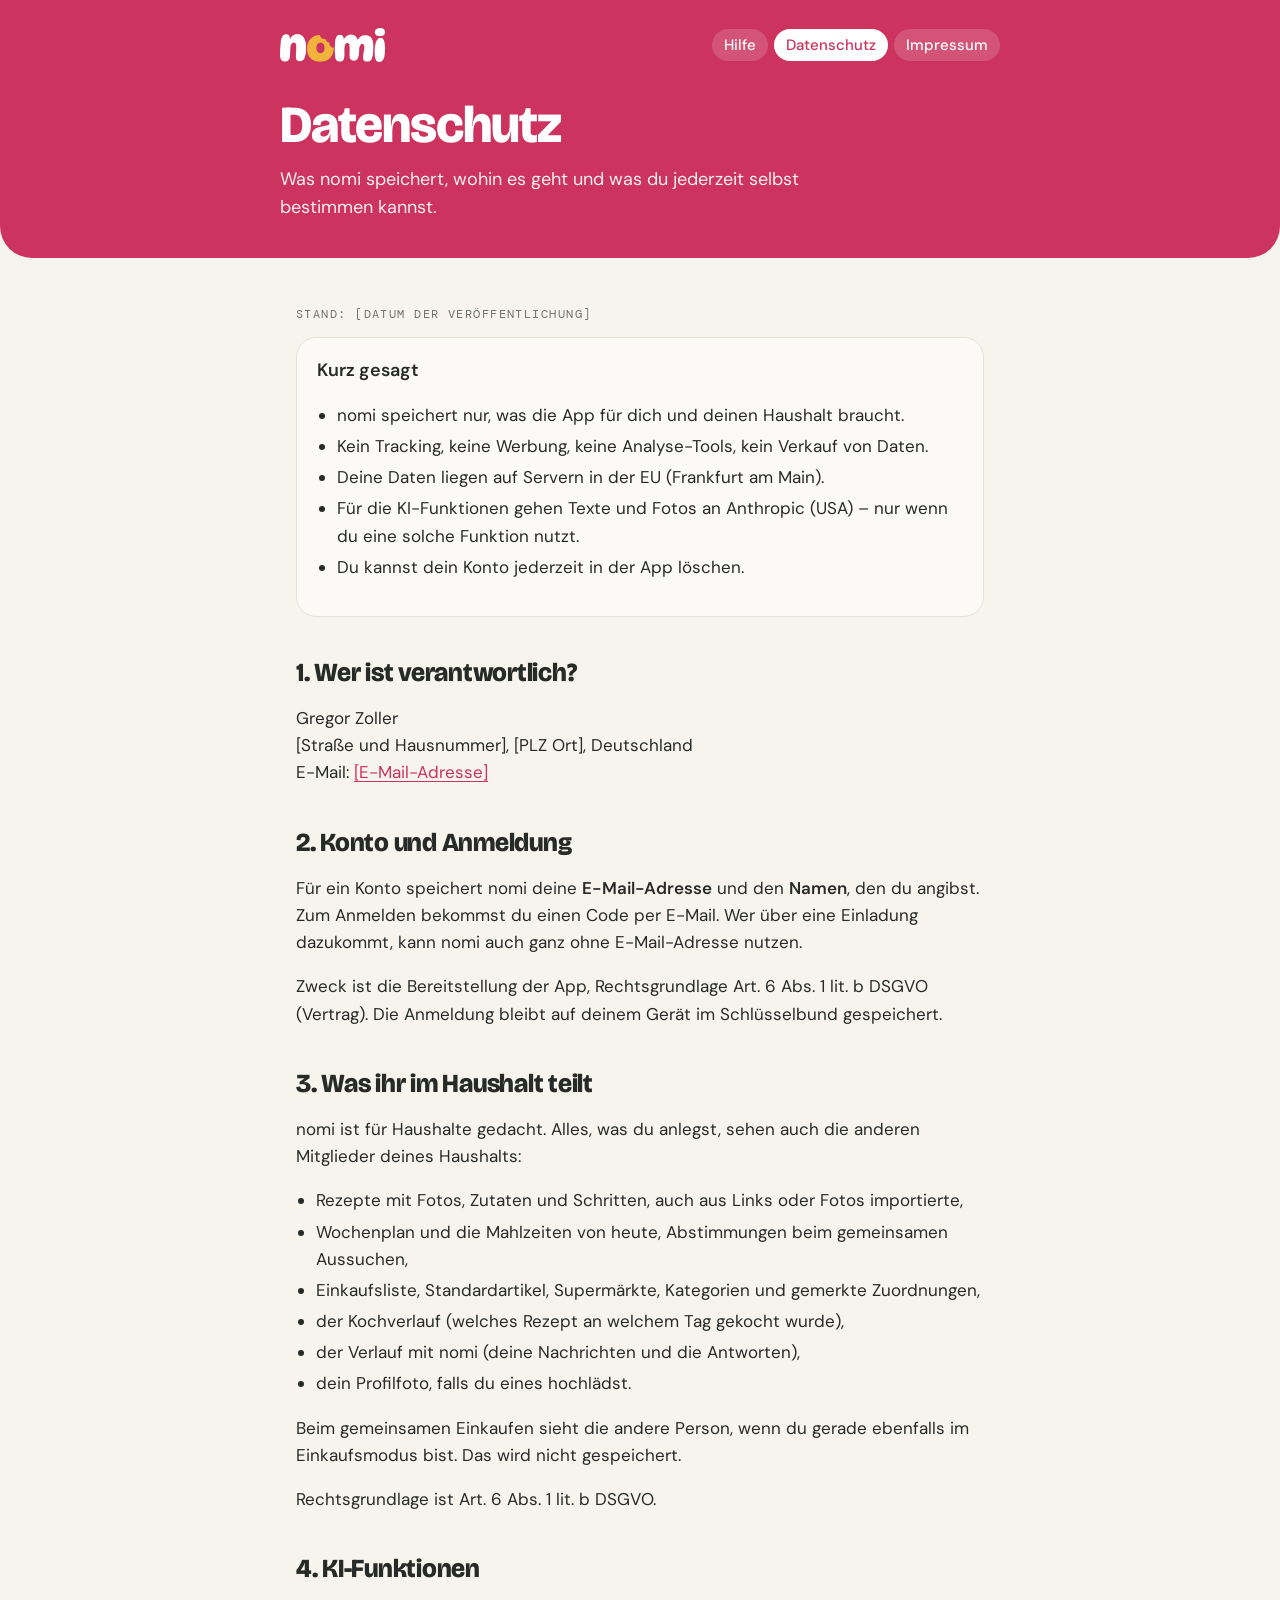
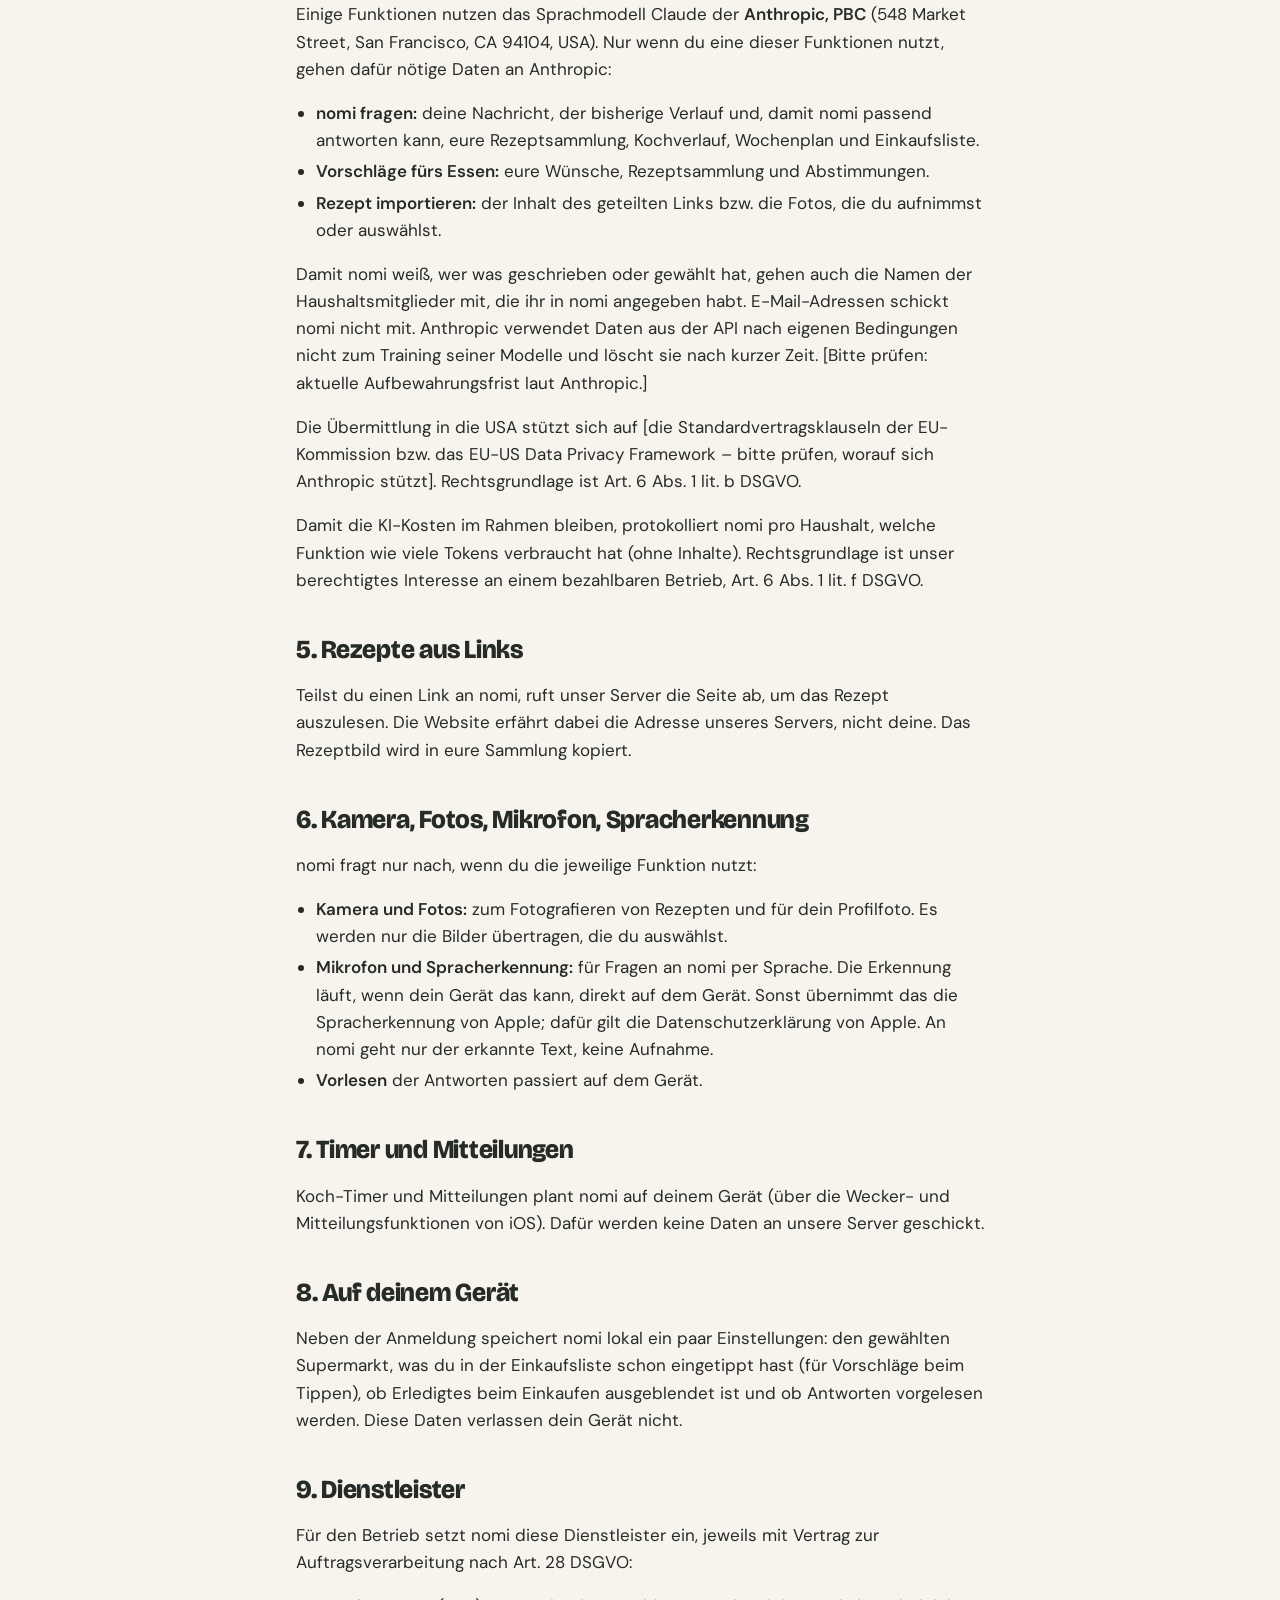
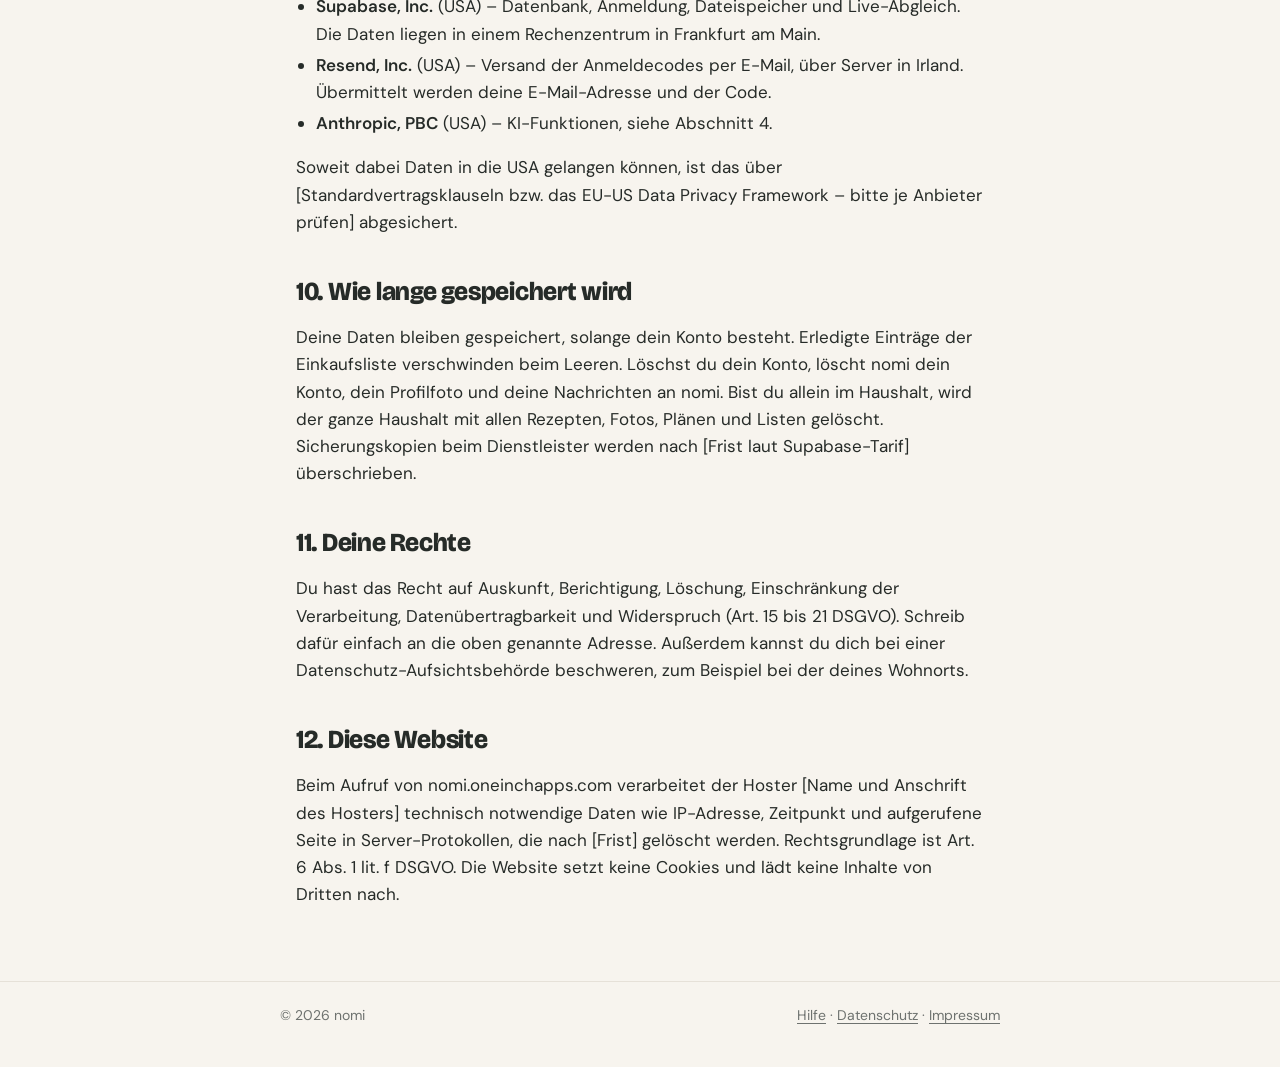
==== website/datenschutz.html @ 0203e34d "Store-Vorbereitung: Website, Datenschutzerklärung, Store-Texte und Screenshots - website/: Startseit" ====
<!doctype html>
<html lang="de">
<head>
<meta charset="utf-8">
<meta name="viewport" content="width=device-width, initial-scale=1">
<title>Datenschutz – nomi</title>
<link rel="stylesheet" href="style.css">
<link rel="icon" href="img/chefi.png">
</head>
<body>
<header class="head">
  <div class="inner">
    <nav>
      <a href="./" style="background:none;padding:0"><img src="img/wordmark.png" alt="nomi"></a>
      <ul>
        <li><a href="support.html">Hilfe</a></li>
        <li><a href="datenschutz.html" aria-current="page">Datenschutz</a></li>
        <li><a href="impressum.html">Impressum</a></li>
      </ul>
    </nav>
    <h1>Datenschutz</h1>
    <p class="lead">Was nomi speichert, wohin es geht und was du jederzeit selbst bestimmen kannst.</p>
  </div>
</header>

<main>
  <p class="meta">Stand: [Datum der Veröffentlichung]</p>

  <div class="card">
    <h3>Kurz gesagt</h3>
    <ul class="plain">
      <li>nomi speichert nur, was die App für dich und deinen Haushalt braucht.</li>
      <li>Kein Tracking, keine Werbung, keine Analyse-Tools, kein Verkauf von Daten.</li>
      <li>Deine Daten liegen auf Servern in der EU (Frankfurt am Main).</li>
      <li>Für die KI-Funktionen gehen Texte und Fotos an Anthropic (USA) – nur wenn du eine solche Funktion nutzt.</li>
      <li>Du kannst dein Konto jederzeit in der App löschen.</li>
    </ul>
  </div>

  <h2>1. Wer ist verantwortlich?</h2>
  <p>
    Gregor Zoller<br>
    [Straße und Hausnummer], [PLZ Ort], Deutschland<br>
    E-Mail: <a href="mailto:[E-Mail-Adresse]">[E-Mail-Adresse]</a>
  </p>

  <h2>2. Konto und Anmeldung</h2>
  <p>Für ein Konto speichert nomi deine <strong>E-Mail-Adresse</strong> und den <strong>Namen</strong>, den du angibst. Zum Anmelden bekommst du einen Code per E-Mail. Wer über eine Einladung dazukommt, kann nomi auch ganz ohne E-Mail-Adresse nutzen.</p>
  <p>Zweck ist die Bereitstellung der App, Rechtsgrundlage Art. 6 Abs. 1 lit. b DSGVO (Vertrag). Die Anmeldung bleibt auf deinem Gerät im Schlüsselbund gespeichert.</p>

  <h2>3. Was ihr im Haushalt teilt</h2>
  <p>nomi ist für Haushalte gedacht. Alles, was du anlegst, sehen auch die anderen Mitglieder deines Haushalts:</p>
  <ul class="plain">
    <li>Rezepte mit Fotos, Zutaten und Schritten, auch aus Links oder Fotos importierte,</li>
    <li>Wochenplan und die Mahlzeiten von heute, Abstimmungen beim gemeinsamen Aussuchen,</li>
    <li>Einkaufsliste, Standardartikel, Supermärkte, Kategorien und gemerkte Zuordnungen,</li>
    <li>der Kochverlauf (welches Rezept an welchem Tag gekocht wurde),</li>
    <li>der Verlauf mit nomi (deine Nachrichten und die Antworten),</li>
    <li>dein Profilfoto, falls du eines hochlädst.</li>
  </ul>
  <p>Beim gemeinsamen Einkaufen sieht die andere Person, wenn du gerade ebenfalls im Einkaufsmodus bist. Das wird nicht gespeichert.</p>
  <p>Rechtsgrundlage ist Art. 6 Abs. 1 lit. b DSGVO.</p>

  <h2>4. KI-Funktionen</h2>
  <p>Einige Funktionen nutzen das Sprachmodell Claude der <strong>Anthropic, PBC</strong> (548 Market Street, San Francisco, CA 94104, USA). Nur wenn du eine dieser Funktionen nutzt, gehen dafür nötige Daten an Anthropic:</p>
  <ul class="plain">
    <li><strong>nomi fragen:</strong> deine Nachricht, der bisherige Verlauf und, damit nomi passend antworten kann, eure Rezeptsammlung, Kochverlauf, Wochenplan und Einkaufsliste.</li>
    <li><strong>Vorschläge fürs Essen:</strong> eure Wünsche, Rezeptsammlung und Abstimmungen.</li>
    <li><strong>Rezept importieren:</strong> der Inhalt des geteilten Links bzw. die Fotos, die du aufnimmst oder auswählst.</li>
  </ul>
  <p>Damit nomi weiß, wer was geschrieben oder gewählt hat, gehen auch die Namen der Haushaltsmitglieder mit, die ihr in nomi angegeben habt. E-Mail-Adressen schickt nomi nicht mit. Anthropic verwendet Daten aus der API nach eigenen Bedingungen nicht zum Training seiner Modelle und löscht sie nach kurzer Zeit. [Bitte prüfen: aktuelle Aufbewahrungsfrist laut Anthropic.]</p>
  <p>Die Übermittlung in die USA stützt sich auf [die Standardvertragsklauseln der EU-Kommission bzw. das EU-US Data Privacy Framework – bitte prüfen, worauf sich Anthropic stützt]. Rechtsgrundlage ist Art. 6 Abs. 1 lit. b DSGVO.</p>
  <p>Damit die KI-Kosten im Rahmen bleiben, protokolliert nomi pro Haushalt, welche Funktion wie viele Tokens verbraucht hat (ohne Inhalte). Rechtsgrundlage ist unser berechtigtes Interesse an einem bezahlbaren Betrieb, Art. 6 Abs. 1 lit. f DSGVO.</p>

  <h2>5. Rezepte aus Links</h2>
  <p>Teilst du einen Link an nomi, ruft unser Server die Seite ab, um das Rezept auszulesen. Die Website erfährt dabei die Adresse unseres Servers, nicht deine. Das Rezeptbild wird in eure Sammlung kopiert.</p>

  <h2>6. Kamera, Fotos, Mikrofon, Spracherkennung</h2>
  <p>nomi fragt nur nach, wenn du die jeweilige Funktion nutzt:</p>
  <ul class="plain">
    <li><strong>Kamera und Fotos:</strong> zum Fotografieren von Rezepten und für dein Profilfoto. Es werden nur die Bilder übertragen, die du auswählst.</li>
    <li><strong>Mikrofon und Spracherkennung:</strong> für Fragen an nomi per Sprache. Die Erkennung läuft, wenn dein Gerät das kann, direkt auf dem Gerät. Sonst übernimmt das die Spracherkennung von Apple; dafür gilt die Datenschutzerklärung von Apple. An nomi geht nur der erkannte Text, keine Aufnahme.</li>
    <li><strong>Vorlesen</strong> der Antworten passiert auf dem Gerät.</li>
  </ul>

  <h2>7. Timer und Mitteilungen</h2>
  <p>Koch-Timer und Mitteilungen plant nomi auf deinem Gerät (über die Wecker- und Mitteilungsfunktionen von iOS). Dafür werden keine Daten an unsere Server geschickt.</p>

  <h2>8. Auf deinem Gerät</h2>
  <p>Neben der Anmeldung speichert nomi lokal ein paar Einstellungen: den gewählten Supermarkt, was du in der Einkaufsliste schon eingetippt hast (für Vorschläge beim Tippen), ob Erledigtes beim Einkaufen ausgeblendet ist und ob Antworten vorgelesen werden. Diese Daten verlassen dein Gerät nicht.</p>

  <h2>9. Dienstleister</h2>
  <p>Für den Betrieb setzt nomi diese Dienstleister ein, jeweils mit Vertrag zur Auftragsverarbeitung nach Art. 28 DSGVO:</p>
  <ul class="plain">
    <li><strong>Supabase, Inc.</strong> (USA) – Datenbank, Anmeldung, Dateispeicher und Live-Abgleich. Die Daten liegen in einem Rechenzentrum in Frankfurt am Main.</li>
    <li><strong>Resend, Inc.</strong> (USA) – Versand der Anmeldecodes per E-Mail, über Server in Irland. Übermittelt werden deine E-Mail-Adresse und der Code.</li>
    <li><strong>Anthropic, PBC</strong> (USA) – KI-Funktionen, siehe Abschnitt 4.</li>
  </ul>
  <p>Soweit dabei Daten in die USA gelangen können, ist das über [Standardvertragsklauseln bzw. das EU-US Data Privacy Framework – bitte je Anbieter prüfen] abgesichert.</p>

  <h2>10. Wie lange gespeichert wird</h2>
  <p>Deine Daten bleiben gespeichert, solange dein Konto besteht. Erledigte Einträge der Einkaufsliste verschwinden beim Leeren. Löschst du dein Konto, löscht nomi dein Konto, dein Profilfoto und deine Nachrichten an nomi. Bist du allein im Haushalt, wird der ganze Haushalt mit allen Rezepten, Fotos, Plänen und Listen gelöscht. Sicherungskopien beim Dienstleister werden nach [Frist laut Supabase-Tarif] überschrieben.</p>

  <h2>11. Deine Rechte</h2>
  <p>Du hast das Recht auf Auskunft, Berichtigung, Löschung, Einschränkung der Verarbeitung, Datenübertragbarkeit und Widerspruch (Art. 15 bis 21 DSGVO). Schreib dafür einfach an die oben genannte Adresse. Außerdem kannst du dich bei einer Datenschutz-Aufsichtsbehörde beschweren, zum Beispiel bei der deines Wohnorts.</p>

  <h2>12. Diese Website</h2>
  <p>Beim Aufruf von nomi.oneinchapps.com verarbeitet der Hoster [Name und Anschrift des Hosters] technisch notwendige Daten wie IP-Adresse, Zeitpunkt und aufgerufene Seite in Server-Protokollen, die nach [Frist] gelöscht werden. Rechtsgrundlage ist Art. 6 Abs. 1 lit. f DSGVO. Die Website setzt keine Cookies und lädt keine Inhalte von Dritten nach.</p>
</main>

<footer>
  <div class="inner">
    <span>© 2026 nomi</span>
    <span><a href="support.html">Hilfe</a> · <a href="datenschutz.html">Datenschutz</a> · <a href="impressum.html">Impressum</a></span>
  </div>
</footer>
</body>
</html>
---- website/style.css ----
/* nomi – Website (nomi.oneinchapps.com). Schriften liegen lokal, damit keine Anfragen an Dritte gehen. */

@font-face { font-family: "Bricolage Grotesque"; font-weight: 800; src: url("fonts/BricolageGrotesque-ExtraBold.ttf") format("truetype"); font-display: swap; }
@font-face { font-family: "DM Sans"; font-weight: 400; src: url("fonts/DMSans-Regular.ttf") format("truetype"); font-display: swap; }
@font-face { font-family: "DM Sans"; font-weight: 500; src: url("fonts/DMSans-Medium.ttf") format("truetype"); font-display: swap; }
@font-face { font-family: "DM Sans"; font-weight: 600; src: url("fonts/DMSans-SemiBold.ttf") format("truetype"); font-display: swap; }
@font-face { font-family: "DM Mono"; font-weight: 400; src: url("fonts/DMMono-Regular.ttf") format("truetype"); font-display: swap; }

:root {
  --brand: #CC335E;
  --on-brand: #FFFFFF;
  --canvas: #F7F4EE;
  --surface: #FCFAF6;
  --ink: #262B28;
  --ink-muted: #6E726F;
  --hairline: #E6E1D8;
  --ochre: #F2B33D;
}

@media (prefers-color-scheme: dark) {
  :root {
    --brand: #B8284F;
    --canvas: #161816;
    --surface: #1F2220;
    --ink: #F3EFE7;
    --ink-muted: #A3A69F;
    --hairline: #2E322F;
  }
  .wordmark-light { display: none; }
  .wordmark-dark { display: inline; }
}

* { box-sizing: border-box; }

html { -webkit-text-size-adjust: 100%; }

body {
  margin: 0;
  background: var(--canvas);
  color: var(--ink);
  font: 400 17px/1.6 "DM Sans", -apple-system, system-ui, sans-serif;
}

a { color: var(--brand); text-underline-offset: 3px; }

.wordmark-dark { display: none; }

/* Kopf wie in der App: Himbeere mit runden unteren Ecken */
.head {
  background: var(--brand);
  color: var(--on-brand);
  border-radius: 0 0 32px 32px;
  padding: 28px 16px 36px;
}
.head .inner, main, footer .inner { max-width: 720px; margin: 0 auto; }
.head nav { display: flex; align-items: center; justify-content: space-between; gap: 16px; flex-wrap: wrap; }
.head nav img { height: 34px; display: block; }
.head nav ul { display: flex; gap: 6px; list-style: none; margin: 0; padding: 0; flex-wrap: wrap; }
.head nav a {
  color: var(--on-brand);
  text-decoration: none;
  font-weight: 500;
  font-size: 15px;
  padding: 6px 12px;
  border-radius: 999px;
  background: rgb(255 255 255 / 0.16);
}
.head nav a[aria-current="page"] { background: var(--on-brand); color: var(--brand); }
.head h1 {
  font: 800 clamp(34px, 7vw, 52px)/1.05 "Bricolage Grotesque", sans-serif;
  letter-spacing: -0.02em;
  margin: 36px 0 0;
}
.head .lead { margin: 12px 0 0; font-size: 18px; opacity: 0.92; max-width: 560px; }

main { padding: 36px 16px 56px; }

h2 {
  font: 800 26px/1.2 "Bricolage Grotesque", sans-serif;
  letter-spacing: -0.01em;
  margin: 40px 0 10px;
}
h3 { font-weight: 600; font-size: 18px; margin: 24px 0 6px; }

.meta {
  font: 400 12px/1.4 "DM Mono", ui-monospace, monospace;
  letter-spacing: 0.12em;
  text-transform: uppercase;
  color: var(--ink-muted);
}

.card {
  background: var(--surface);
  border: 1px solid var(--hairline);
  border-radius: 20px;
  padding: 18px 20px;
  margin: 14px 0;
}
.card h3 { margin-top: 0; }

.note {
  border-left: 4px solid var(--ochre);
  padding: 10px 16px;
  background: var(--surface);
  border-radius: 0 14px 14px 0;
  margin: 18px 0;
}

ul.plain { padding-left: 20px; }
ul.plain li { margin: 4px 0; }

/* Startseite */
.hero { display: grid; grid-template-columns: 1fr auto; align-items: end; gap: 12px; }
.hero img { width: 120px; height: auto; margin-bottom: -48px; }
.features { display: grid; grid-template-columns: repeat(auto-fit, minmax(200px, 1fr)); gap: 12px; margin-top: 8px; }
.features .card { margin: 0; }
.button {
  display: inline-block;
  background: var(--ink);
  color: var(--canvas);
  text-decoration: none;
  font-weight: 600;
  padding: 14px 22px;
  border-radius: 18px;
  margin-top: 20px;
}

footer { border-top: 1px solid var(--hairline); padding: 22px 16px 40px; color: var(--ink-muted); font-size: 14px; }
footer .inner { display: flex; gap: 16px; flex-wrap: wrap; justify-content: space-between; }
footer a { color: var(--ink-muted); }

@media (max-width: 480px) {
  .hero { grid-template-columns: 1fr; }
  .hero img { width: 96px; margin: 0; }
}
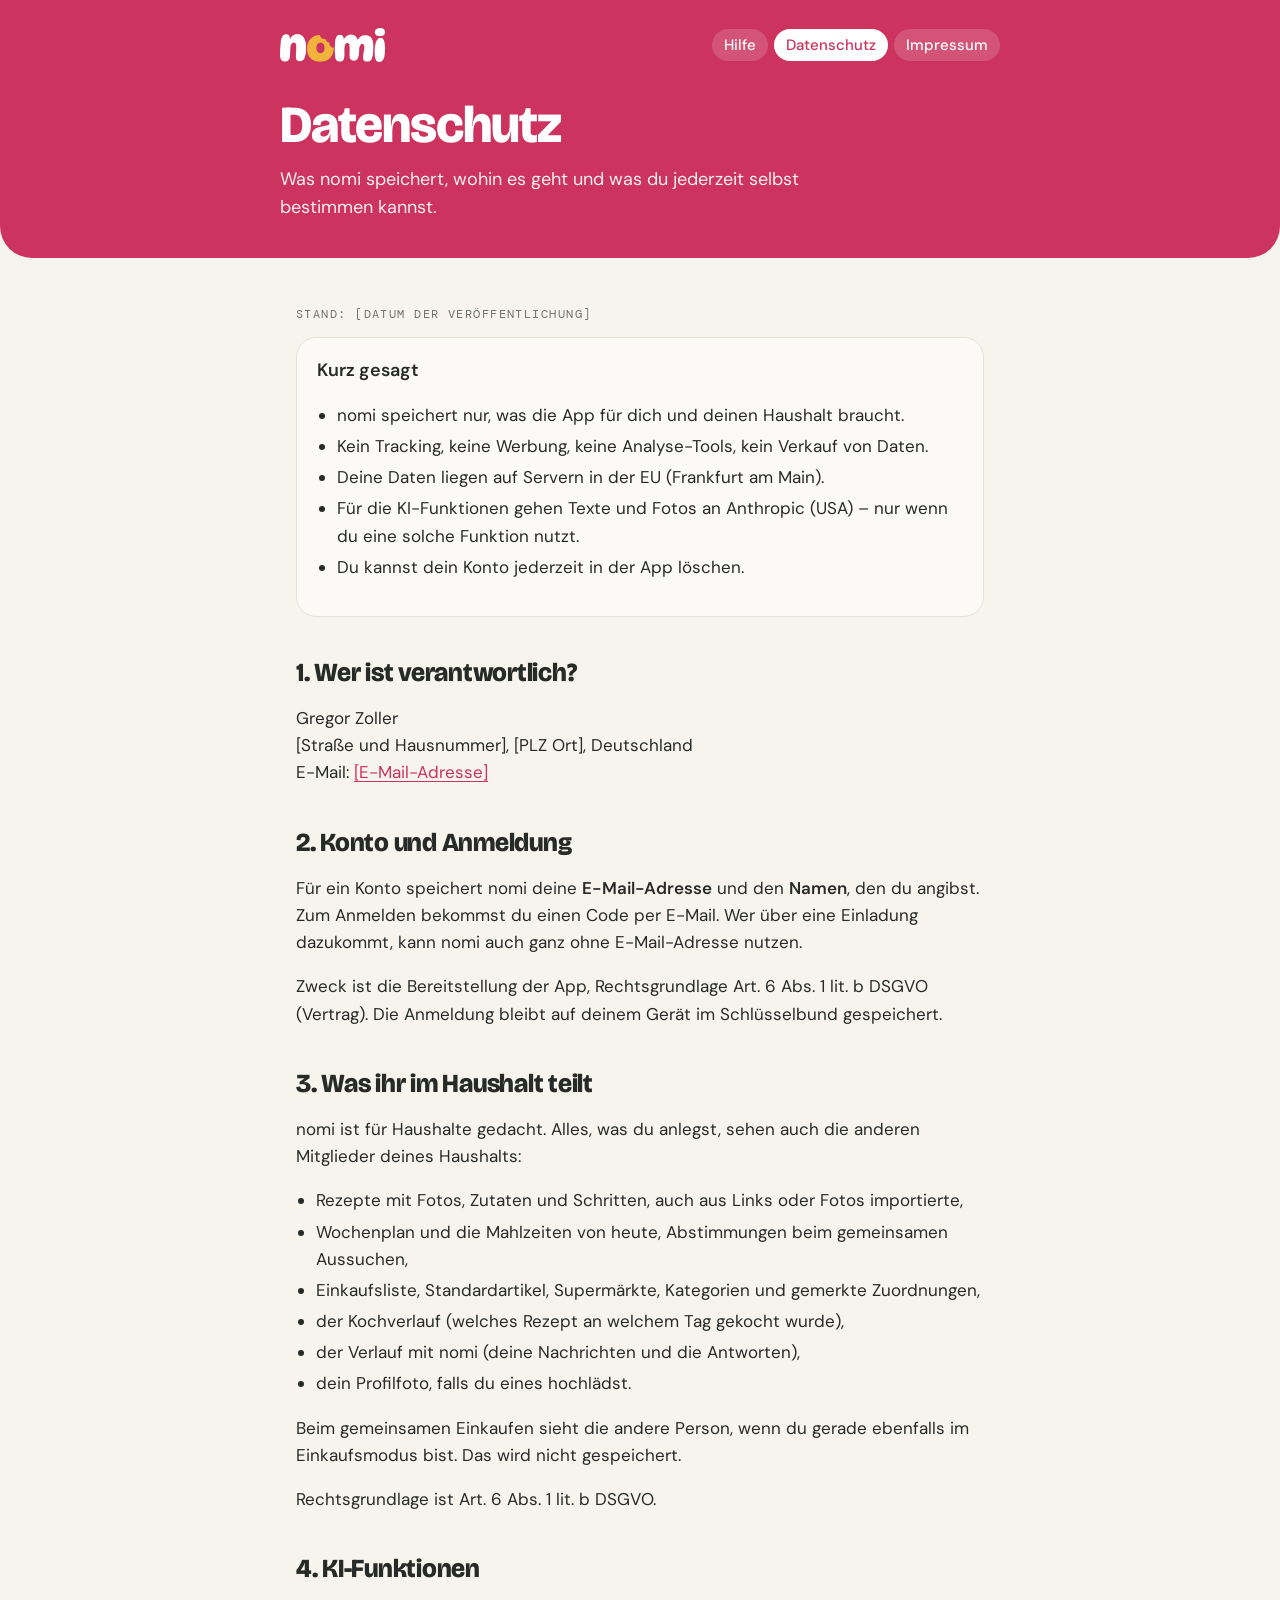
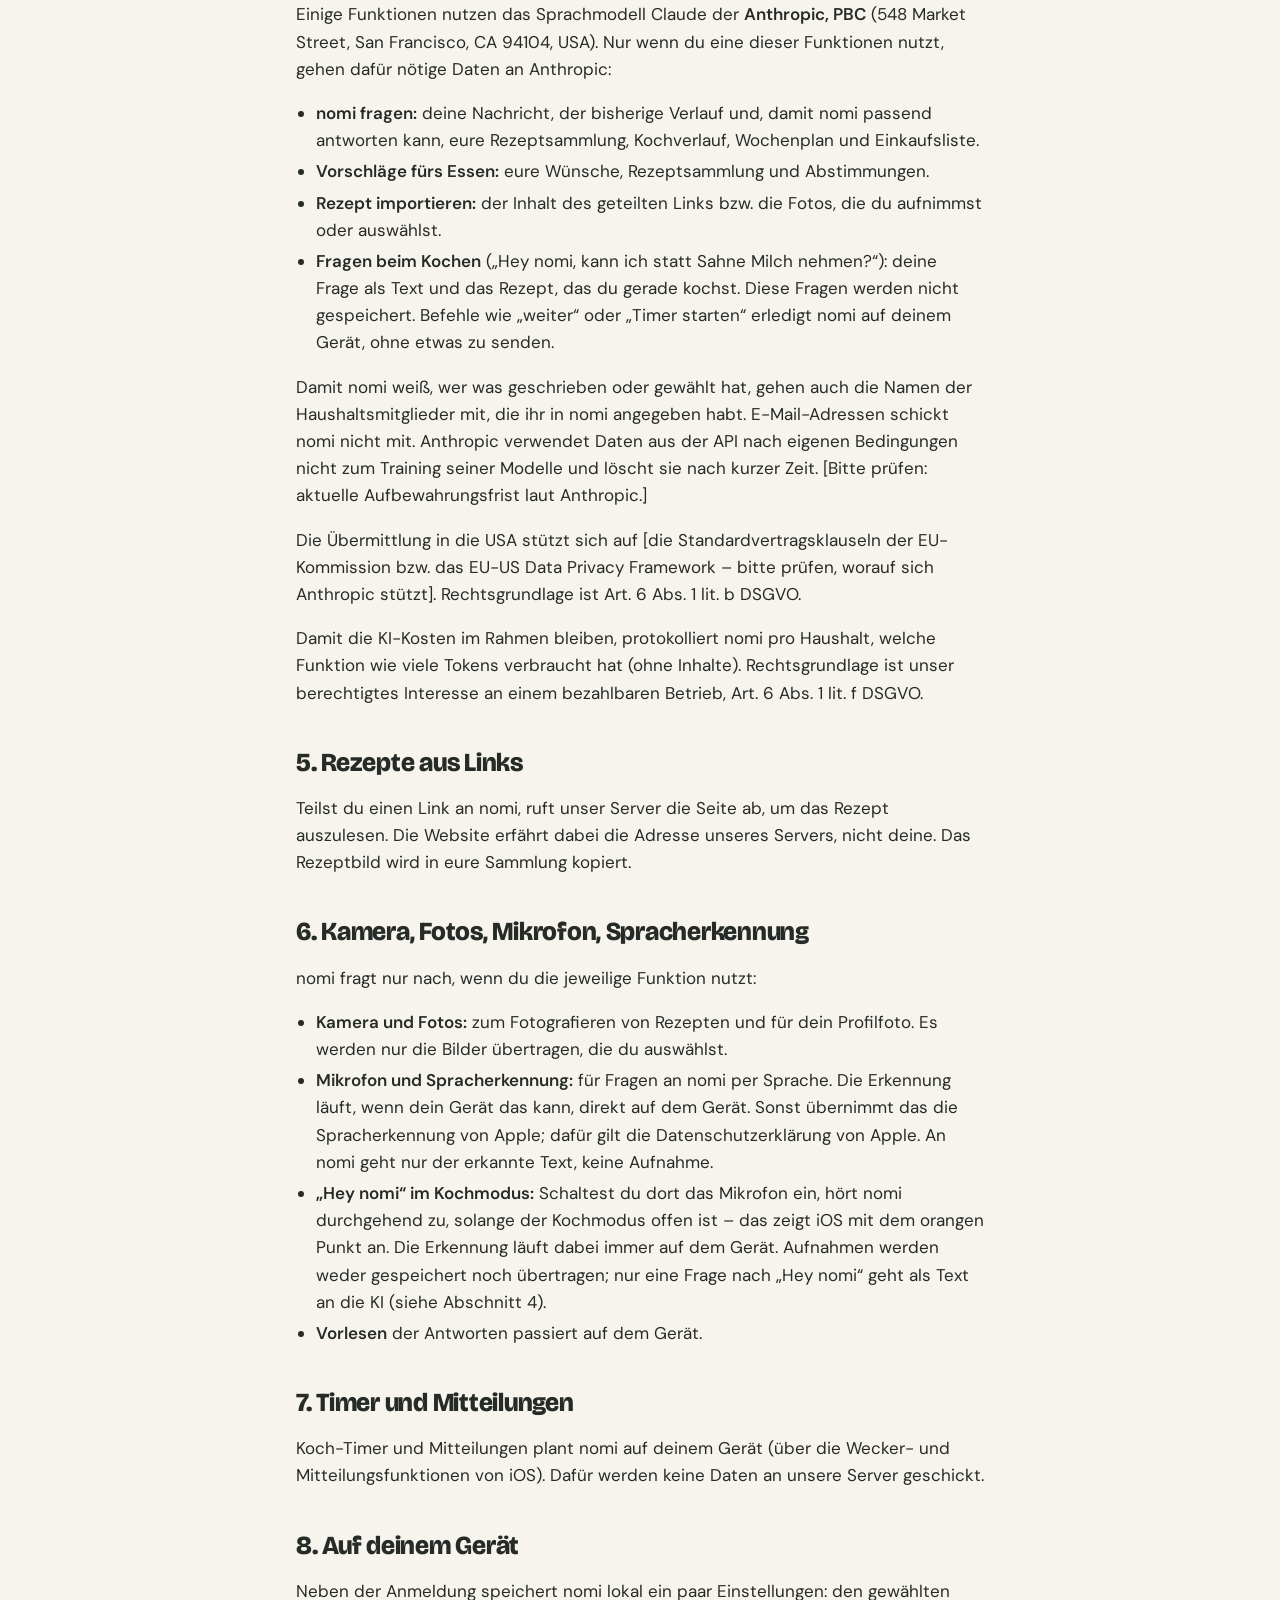
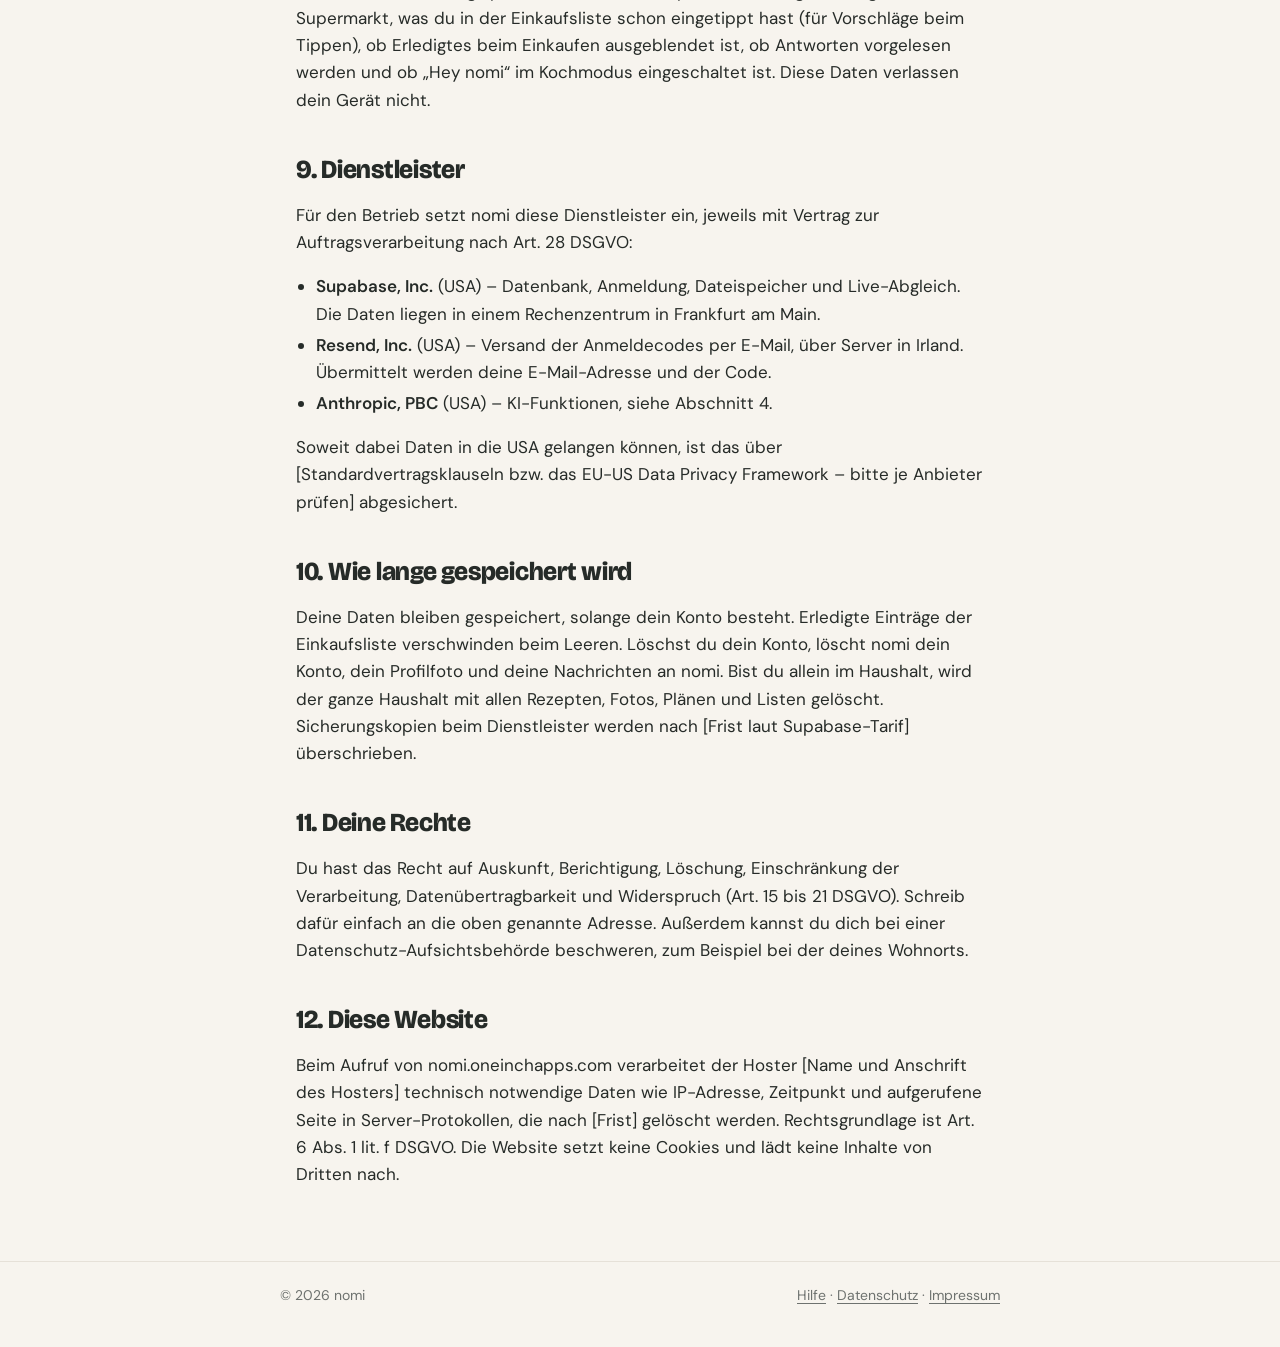
==== commit b8287f16: "Kochmodus: „Hey nomi“ – Sprachsteuerung mit Fragen an nomi - Mikro-Knopf im Kochmodus, Chefi lugt un" ====
--- a/website/datenschutz.html
+++ b/website/datenschutz.html
@@ -67,6 +67,7 @@
     <li><strong>nomi fragen:</strong> deine Nachricht, der bisherige Verlauf und, damit nomi passend antworten kann, eure Rezeptsammlung, Kochverlauf, Wochenplan und Einkaufsliste.</li>
     <li><strong>Vorschläge fürs Essen:</strong> eure Wünsche, Rezeptsammlung und Abstimmungen.</li>
     <li><strong>Rezept importieren:</strong> der Inhalt des geteilten Links bzw. die Fotos, die du aufnimmst oder auswählst.</li>
+    <li><strong>Fragen beim Kochen</strong> („Hey nomi, kann ich statt Sahne Milch nehmen?“): deine Frage als Text und das Rezept, das du gerade kochst. Diese Fragen werden nicht gespeichert. Befehle wie „weiter“ oder „Timer starten“ erledigt nomi auf deinem Gerät, ohne etwas zu senden.</li>
   </ul>
   <p>Damit nomi weiß, wer was geschrieben oder gewählt hat, gehen auch die Namen der Haushaltsmitglieder mit, die ihr in nomi angegeben habt. E-Mail-Adressen schickt nomi nicht mit. Anthropic verwendet Daten aus der API nach eigenen Bedingungen nicht zum Training seiner Modelle und löscht sie nach kurzer Zeit. [Bitte prüfen: aktuelle Aufbewahrungsfrist laut Anthropic.]</p>
   <p>Die Übermittlung in die USA stützt sich auf [die Standardvertragsklauseln der EU-Kommission bzw. das EU-US Data Privacy Framework – bitte prüfen, worauf sich Anthropic stützt]. Rechtsgrundlage ist Art. 6 Abs. 1 lit. b DSGVO.</p>
@@ -80,6 +81,7 @@
   <ul class="plain">
     <li><strong>Kamera und Fotos:</strong> zum Fotografieren von Rezepten und für dein Profilfoto. Es werden nur die Bilder übertragen, die du auswählst.</li>
     <li><strong>Mikrofon und Spracherkennung:</strong> für Fragen an nomi per Sprache. Die Erkennung läuft, wenn dein Gerät das kann, direkt auf dem Gerät. Sonst übernimmt das die Spracherkennung von Apple; dafür gilt die Datenschutzerklärung von Apple. An nomi geht nur der erkannte Text, keine Aufnahme.</li>
+    <li><strong>„Hey nomi“ im Kochmodus:</strong> Schaltest du dort das Mikrofon ein, hört nomi durchgehend zu, solange der Kochmodus offen ist – das zeigt iOS mit dem orangen Punkt an. Die Erkennung läuft dabei immer auf dem Gerät. Aufnahmen werden weder gespeichert noch übertragen; nur eine Frage nach „Hey nomi“ geht als Text an die KI (siehe Abschnitt 4).</li>
     <li><strong>Vorlesen</strong> der Antworten passiert auf dem Gerät.</li>
   </ul>
 
@@ -87,7 +89,7 @@
   <p>Koch-Timer und Mitteilungen plant nomi auf deinem Gerät (über die Wecker- und Mitteilungsfunktionen von iOS). Dafür werden keine Daten an unsere Server geschickt.</p>
 
   <h2>8. Auf deinem Gerät</h2>
-  <p>Neben der Anmeldung speichert nomi lokal ein paar Einstellungen: den gewählten Supermarkt, was du in der Einkaufsliste schon eingetippt hast (für Vorschläge beim Tippen), ob Erledigtes beim Einkaufen ausgeblendet ist und ob Antworten vorgelesen werden. Diese Daten verlassen dein Gerät nicht.</p>
+  <p>Neben der Anmeldung speichert nomi lokal ein paar Einstellungen: den gewählten Supermarkt, was du in der Einkaufsliste schon eingetippt hast (für Vorschläge beim Tippen), ob Erledigtes beim Einkaufen ausgeblendet ist, ob Antworten vorgelesen werden und ob „Hey nomi“ im Kochmodus eingeschaltet ist. Diese Daten verlassen dein Gerät nicht.</p>
 
   <h2>9. Dienstleister</h2>
   <p>Für den Betrieb setzt nomi diese Dienstleister ein, jeweils mit Vertrag zur Auftragsverarbeitung nach Art. 28 DSGVO:</p>
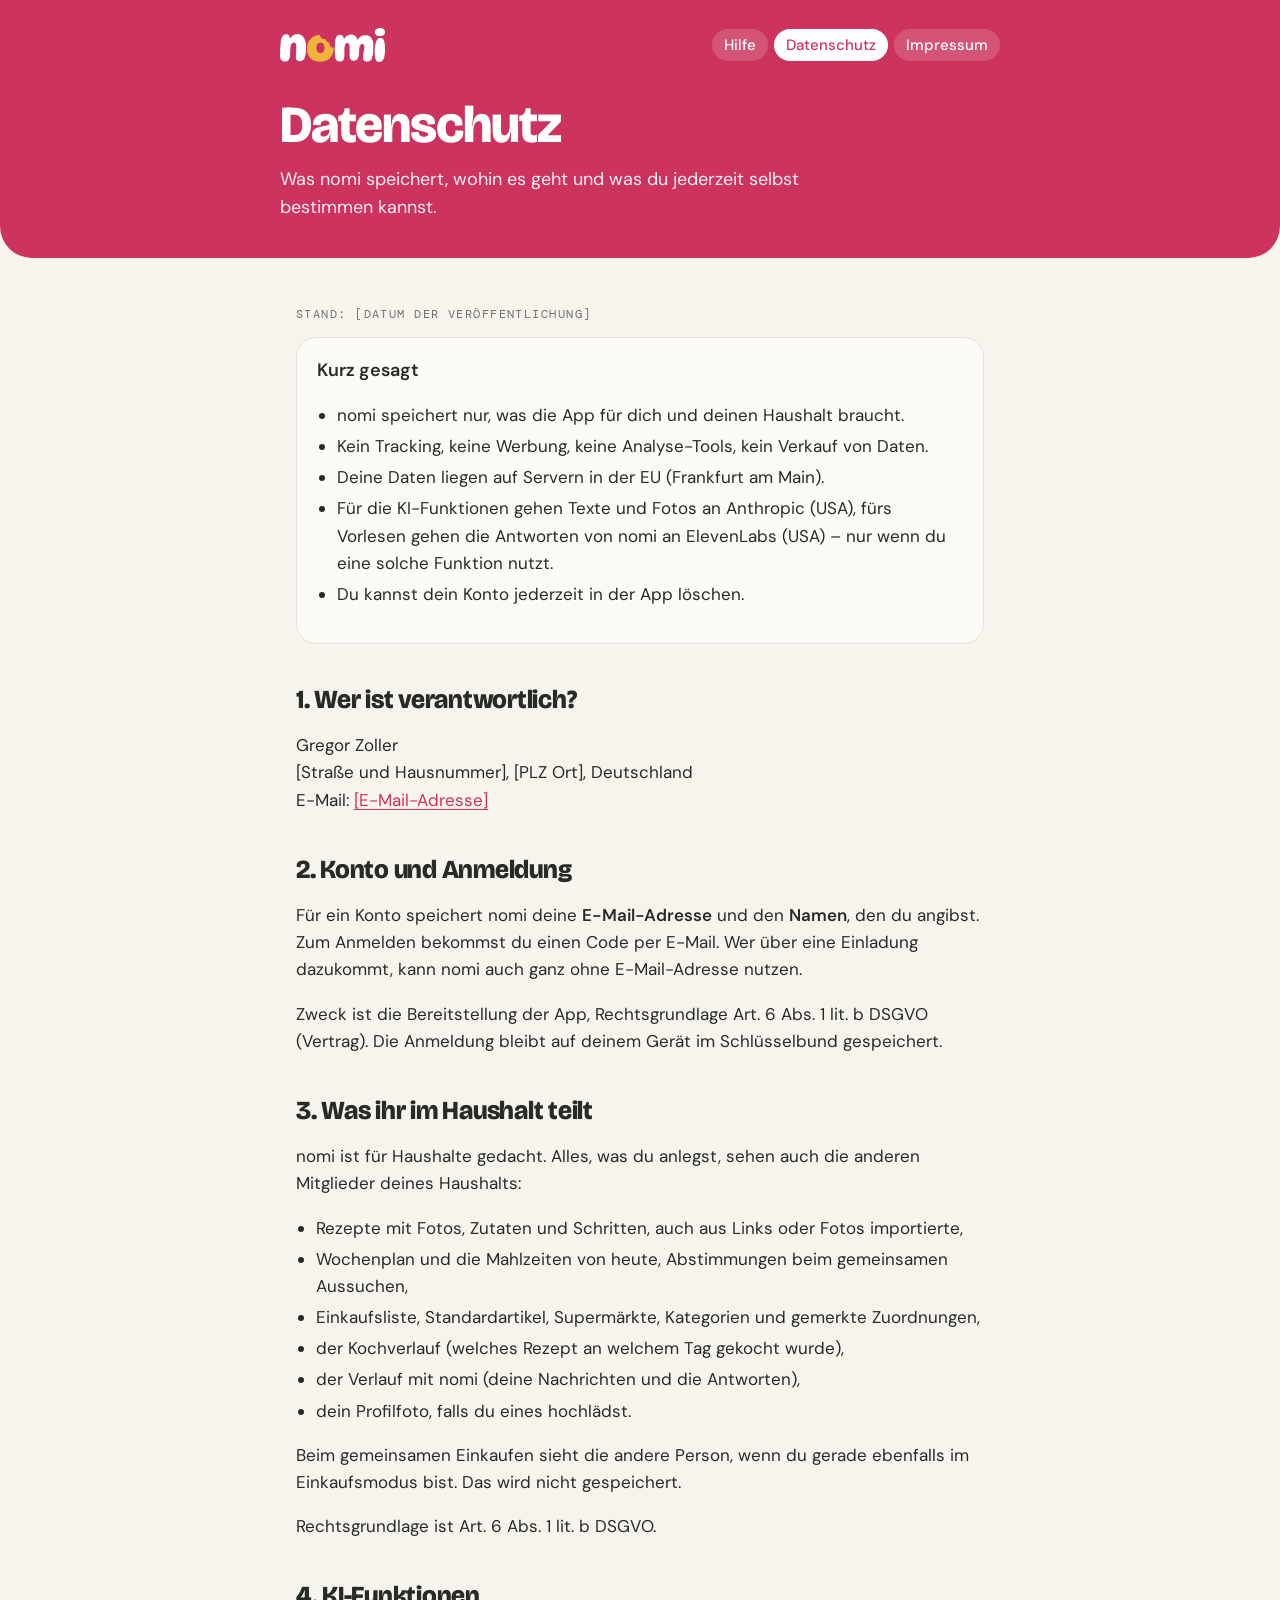
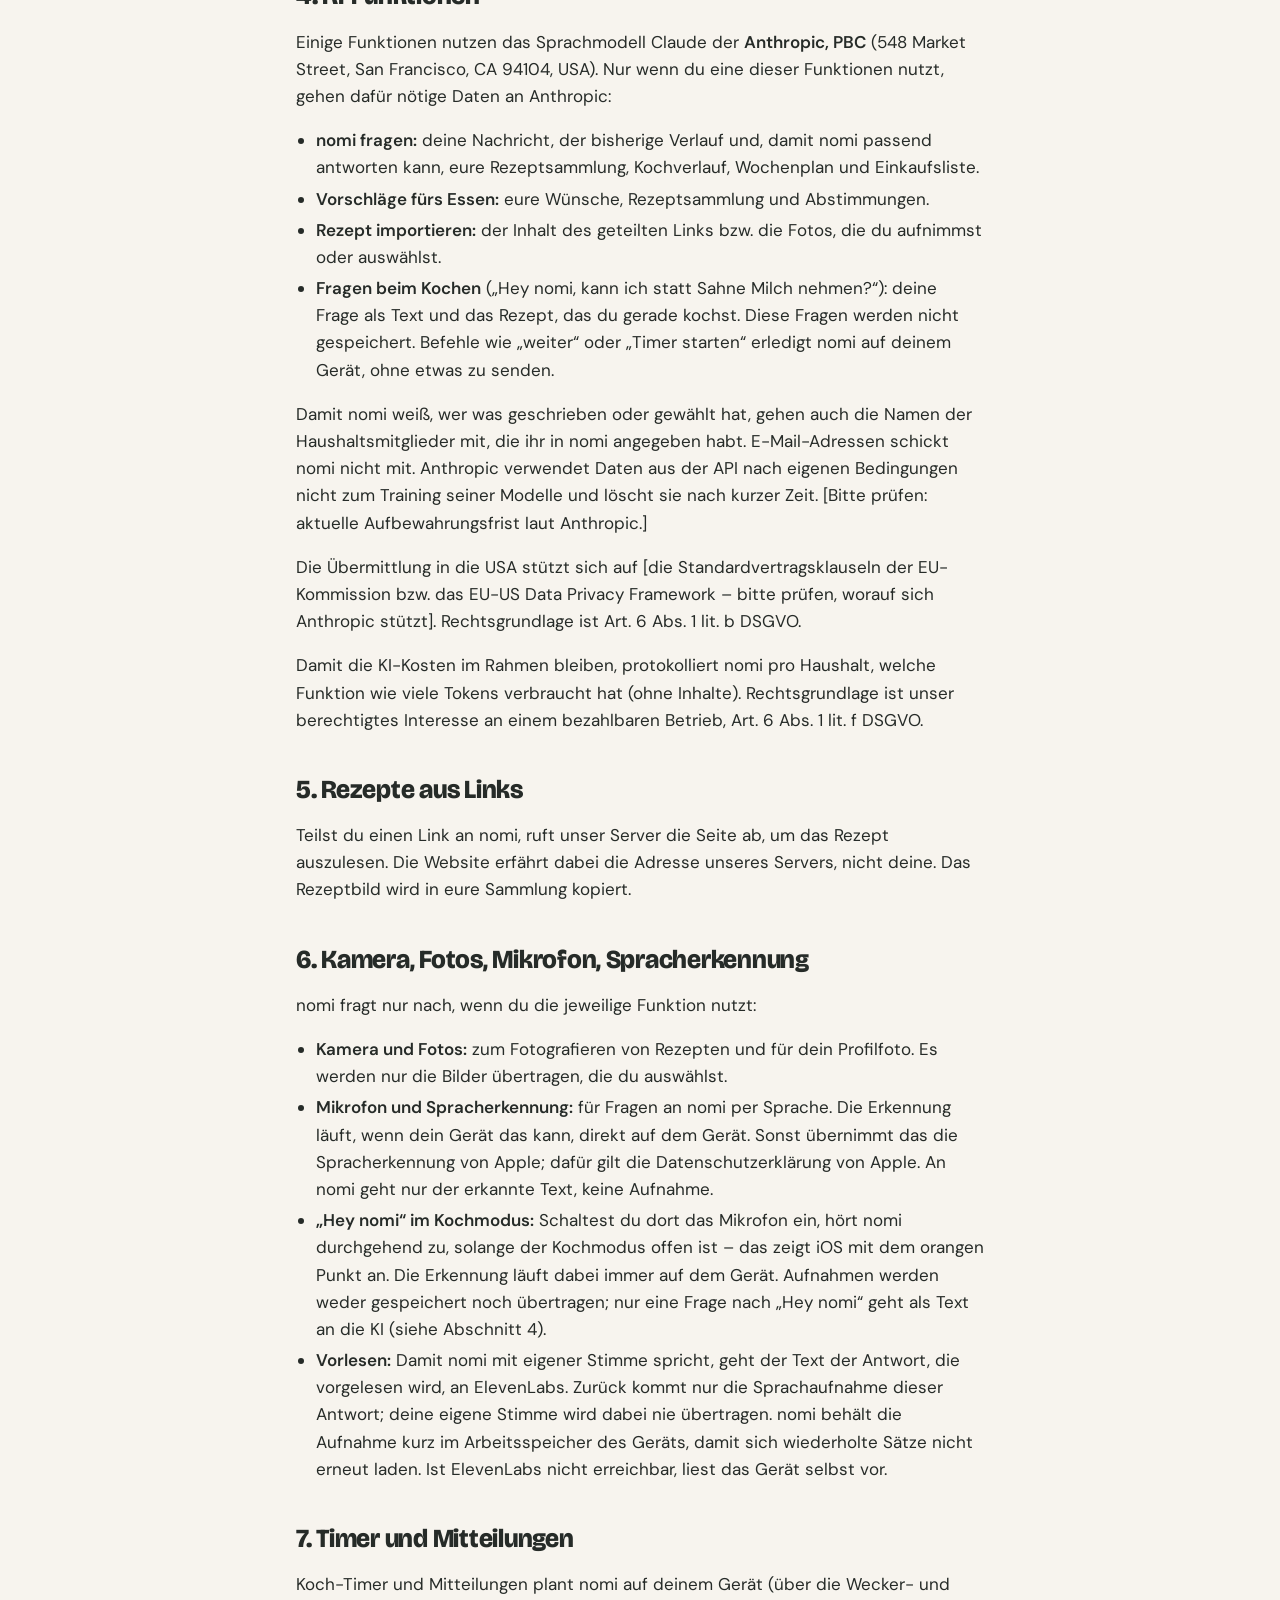
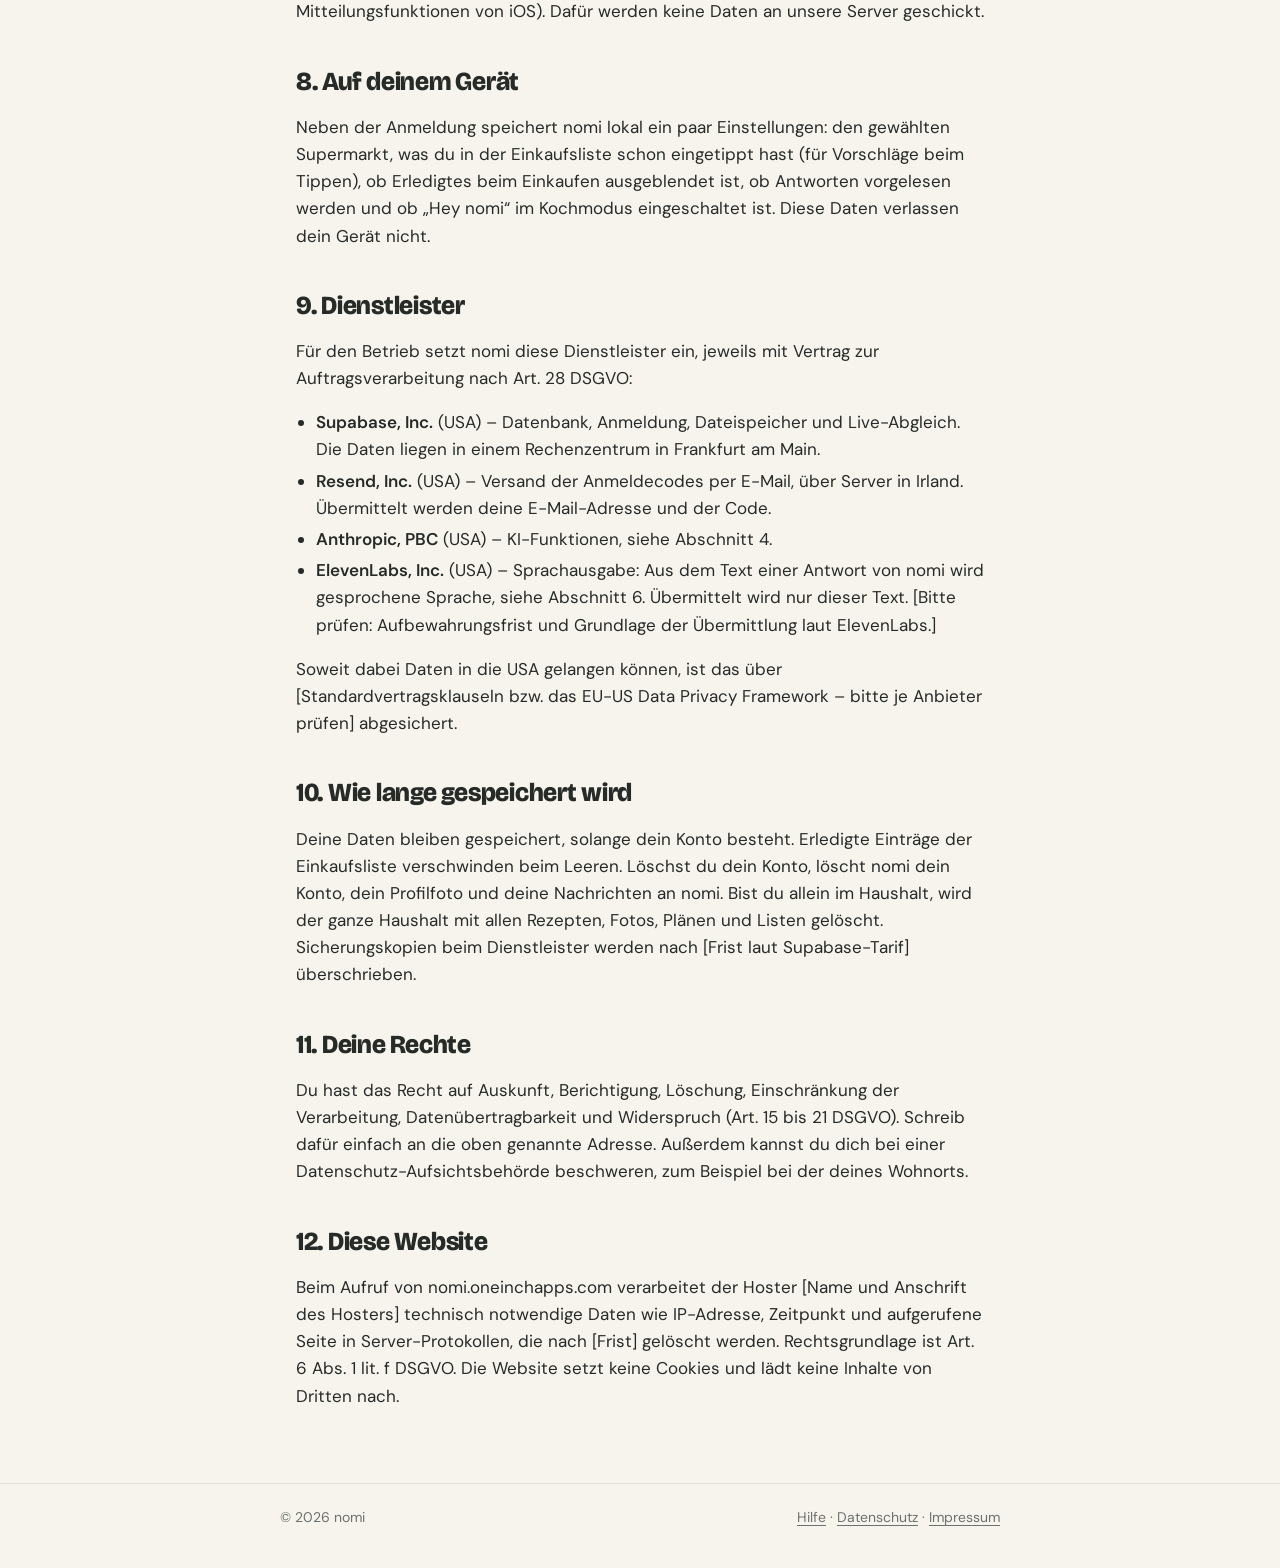
==== commit 2740f6c6: "nomi spricht mit eigener Stimme: ElevenLabs über die Function speak - Neue Edge Function speak: Text" ====
--- a/website/datenschutz.html
+++ b/website/datenschutz.html
@@ -32,7 +32,7 @@
       <li>nomi speichert nur, was die App für dich und deinen Haushalt braucht.</li>
       <li>Kein Tracking, keine Werbung, keine Analyse-Tools, kein Verkauf von Daten.</li>
       <li>Deine Daten liegen auf Servern in der EU (Frankfurt am Main).</li>
-      <li>Für die KI-Funktionen gehen Texte und Fotos an Anthropic (USA) – nur wenn du eine solche Funktion nutzt.</li>
+      <li>Für die KI-Funktionen gehen Texte und Fotos an Anthropic (USA), fürs Vorlesen gehen die Antworten von nomi an ElevenLabs (USA) – nur wenn du eine solche Funktion nutzt.</li>
       <li>Du kannst dein Konto jederzeit in der App löschen.</li>
     </ul>
   </div>
@@ -82,7 +82,7 @@
     <li><strong>Kamera und Fotos:</strong> zum Fotografieren von Rezepten und für dein Profilfoto. Es werden nur die Bilder übertragen, die du auswählst.</li>
     <li><strong>Mikrofon und Spracherkennung:</strong> für Fragen an nomi per Sprache. Die Erkennung läuft, wenn dein Gerät das kann, direkt auf dem Gerät. Sonst übernimmt das die Spracherkennung von Apple; dafür gilt die Datenschutzerklärung von Apple. An nomi geht nur der erkannte Text, keine Aufnahme.</li>
     <li><strong>„Hey nomi“ im Kochmodus:</strong> Schaltest du dort das Mikrofon ein, hört nomi durchgehend zu, solange der Kochmodus offen ist – das zeigt iOS mit dem orangen Punkt an. Die Erkennung läuft dabei immer auf dem Gerät. Aufnahmen werden weder gespeichert noch übertragen; nur eine Frage nach „Hey nomi“ geht als Text an die KI (siehe Abschnitt 4).</li>
-    <li><strong>Vorlesen</strong> der Antworten passiert auf dem Gerät.</li>
+    <li><strong>Vorlesen:</strong> Damit nomi mit eigener Stimme spricht, geht der Text der Antwort, die vorgelesen wird, an ElevenLabs. Zurück kommt nur die Sprachaufnahme dieser Antwort; deine eigene Stimme wird dabei nie übertragen. nomi behält die Aufnahme kurz im Arbeitsspeicher des Geräts, damit sich wiederholte Sätze nicht erneut laden. Ist ElevenLabs nicht erreichbar, liest das Gerät selbst vor.</li>
   </ul>
 
   <h2>7. Timer und Mitteilungen</h2>
@@ -97,6 +97,7 @@
     <li><strong>Supabase, Inc.</strong> (USA) – Datenbank, Anmeldung, Dateispeicher und Live-Abgleich. Die Daten liegen in einem Rechenzentrum in Frankfurt am Main.</li>
     <li><strong>Resend, Inc.</strong> (USA) – Versand der Anmeldecodes per E-Mail, über Server in Irland. Übermittelt werden deine E-Mail-Adresse und der Code.</li>
     <li><strong>Anthropic, PBC</strong> (USA) – KI-Funktionen, siehe Abschnitt 4.</li>
+    <li><strong>ElevenLabs, Inc.</strong> (USA) – Sprachausgabe: Aus dem Text einer Antwort von nomi wird gesprochene Sprache, siehe Abschnitt 6. Übermittelt wird nur dieser Text. [Bitte prüfen: Aufbewahrungsfrist und Grundlage der Übermittlung laut ElevenLabs.]</li>
   </ul>
   <p>Soweit dabei Daten in die USA gelangen können, ist das über [Standardvertragsklauseln bzw. das EU-US Data Privacy Framework – bitte je Anbieter prüfen] abgesichert.</p>
 
